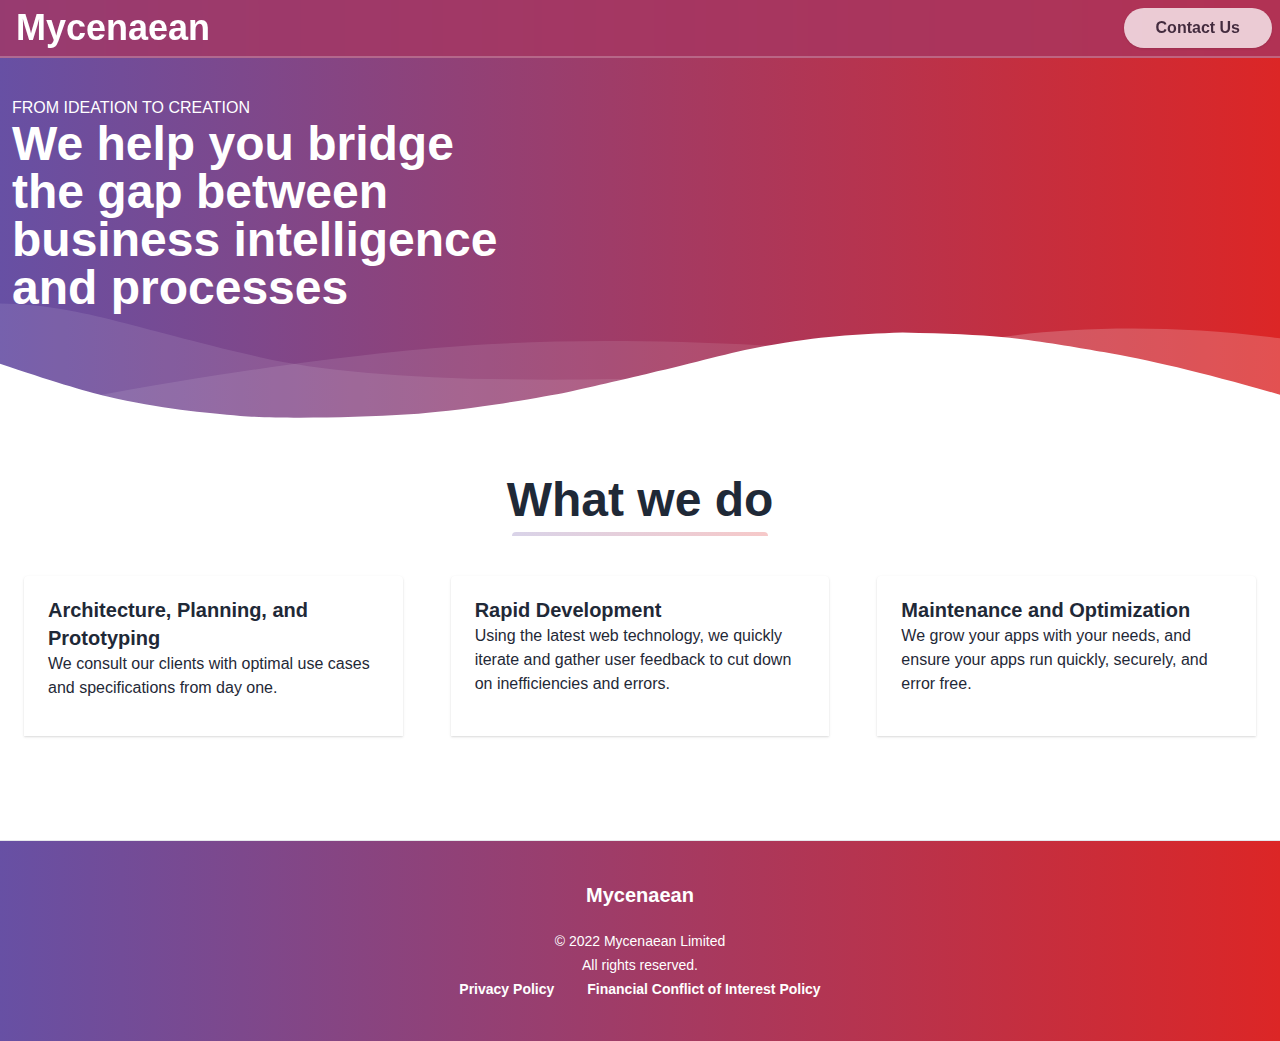
==== index.html @ 8c99e893 "static copy of pages" ====
<!DOCTYPE html>
<!-- saved from url=(0022)https://mycenaean.org/ -->
<html>
  <head>
    <meta http-equiv="Content-Type" content="text/html; charset=UTF-8" />
    <title>Mycenaean</title>

    <meta name="viewport" content="width=device-width, initial-scale=1.0" />
    <meta http-equiv="X-UA-Compatible" content="ie=edge" />
    <!-- prettier-ignore -->
    <meta name="csrf-param" content="authenticity_token">
    <meta
      name="csrf-token"
      content="QP-ki_IDhBn7Hfbo5XFpteLfqjdif5ln1MeCzpjzeUNfcpvmn6unHjDxdP5sJ_XhL-PhHbc4J8x04Bx9AmNcpA"
    />

    <link
      rel="stylesheet"
      media="all"
      href="./index_files/application-04024382391bb910584145d8113cf35ef376b55d125bb4516cebeb14ce788597.css"
    />
    <link
      rel="stylesheet"
      media="all"
      href="./index_files/application-1d2790d5.css"
    />
    <script src="./index_files/application-b06472ddcddd3c0cfaed.js"></script>
    <link href="./index_files/css" rel="stylesheet" />
    <style>
      .gradient {
        background: linear-gradient(90deg, #6750a4 0%, #dc2626 100%);
      }
    </style>
  </head>

  <!--Nav-->
  <body
    class="leading-normal tracking-normal text-white gradient bg-gray-100"
    style="font-family: &#39;Source Sans Pro&#39;, sans-serif"
  >
    <nav
      id="header"
      class="fixed w-full z-30 top-0 text-white backdrop-filter backdrop-blur-sm"
      style="background-color: #a53661c7"
    >
      <div
        class="w-full container mx-auto flex flex-wrap items-center justify-between"
      >
        <div class="pl-4 flex content-center justify-center">
          <a
            class="toggleColour text-white no-underline hover:no-underline font-bold text-2xl lg:text-4xl"
            href="https://mycenaean.org/"
          >
            Mycenaean
          </a>
        </div>
        <div
          class="flex items-end justify-center w-auto bg-transparent text-black"
          id="nav-content"
        >
          <a
            href="mailto:hello@mycenaean.com"
            id="navAction"
            class="hover:underline bg-white text-gray-800 font-bold rounded-full py-2 m-2 px-8 shadow opacity-75 focus:outline-none focus:shadow-outline transform transition hover:scale-105 duration-300 ease-in-out"
          >
            Contact Us
          </a>
        </div>
      </div>
      <hr class="border-b border-gray-100 opacity-25 my-0 py-0" />
    </nav>

    <div class="pt-20 lg:pt-24">
      <div
        class="container px-3 mx-auto flex flex-wrap flex-col md:flex-row items-center"
      >
        <!--Left Col-->
        <div
          class="flex flex-col w-full md:w-2/5 justify-center items-start text-center md:text-left"
        >
          <p class="uppercase tracking-loose w-full">
            From ideation to creation
          </p>
          <h1 class="mb-12 text-3xl lg:text-5xl font-bold leading-tight">
            We help you bridge the gap between business intelligence and
            processes
          </h1>
        </div>
      </div>
    </div>
    <div class="relative -mt-12 lg:-mt-24">
      <svg
        viewBox="0 0 1428 174"
        version="1.1"
        xmlns="http://www.w3.org/2000/svg"
        xmlns:xlink="http://www.w3.org/1999/xlink"
      >
        <g stroke="none" stroke-width="1" fill="none" fill-rule="evenodd">
          <g
            transform="translate(-2.000000, 44.000000)"
            fill="#FFFFFF"
            fill-rule="nonzero"
          >
            <path
              d="M0,0 C90.7283404,0.927527913 147.912752,27.187927 291.910178,59.9119003 C387.908462,81.7278826 543.605069,89.334785 759,82.7326078 C469.336065,156.254352 216.336065,153.6679 0,74.9732496"
              opacity="0.100000001"
            ></path>
            <path
              d="M100,104.708498 C277.413333,72.2345949 426.147877,52.5246657 546.203633,45.5787101 C666.259389,38.6327546 810.524845,41.7979068 979,55.0741668 C931.069965,56.122511 810.303266,74.8455141 616.699903,111.243176 C423.096539,147.640838 250.863238,145.462612 100,104.708498 Z"
              opacity="0.100000001"
            ></path>
            <path
              d="M1046,51.6521276 C1130.83045,29.328812 1279.08318,17.607883 1439,40.1656806 L1439,120 C1271.17211,77.9435312 1140.17211,55.1609071 1046,51.6521276 Z"
              id="Path-4"
              opacity="0.200000003"
            ></path>
          </g>
          <g
            transform="translate(-4.000000, 76.000000)"
            fill="#FFFFFF"
            fill-rule="nonzero"
          >
            <path
              d="M0.457,34.035 C57.086,53.198 98.208,65.809 123.822,71.865 C181.454,85.495 234.295,90.29 272.033,93.459 C311.355,96.759 396.635,95.801 461.025,91.663 C486.76,90.01 518.727,86.372 556.926,80.752 C595.747,74.596 622.372,70.008 636.799,66.991 C663.913,61.324 712.501,49.503 727.605,46.128 C780.47,34.317 818.839,22.532 856.324,15.904 C922.689,4.169 955.676,2.522 1011.185,0.432 C1060.705,1.477 1097.39,3.129 1121.236,5.387 C1161.703,9.219 1208.621,17.821 1235.4,22.304 C1285.855,30.748 1354.351,47.432 1440.886,72.354 L1441.191,104.352 L1.121,104.031 L0.457,34.035 Z"
            ></path>
          </g>
        </g>
      </svg>
    </div>
    <section class="bg-white border-b py-8">
      <div class="container mx-auto flex flex-wrap pt-4 pb-12">
        <h1
          class="w-full my-2 text-3xl lg:text-5xl font-bold leading-tight text-center text-gray-800"
        >
          What we do
        </h1>
        <div class="w-full mb-4">
          <div
            class="h-1 mx-auto gradient w-64 opacity-25 my-0 py-0 rounded-t"
          ></div>
        </div>
        <div class="w-full md:w-1/3 p-6 flex flex-col flex-grow flex-shrink">
          <div
            class="py-5 flex-1 bg-white rounded-t rounded-b-none overflow-hidden shadow"
          >
            <div class="w-full font-bold text-xl text-gray-800 px-6">
              Architecture, Planning, and Prototyping
            </div>
            <p class="text-gray-800 text-base px-6 mb-4">
              We consult our clients with optimal use cases and specifications
              from day one.
            </p>
          </div>
        </div>
        <div class="w-full md:w-1/3 p-6 flex flex-col flex-grow flex-shrink">
          <div
            class="py-5 flex-1 bg-white rounded-t rounded-b-none overflow-hidden shadow"
          >
            <div class="w-full font-bold text-xl text-gray-800 px-6">
              Rapid Development
            </div>
            <p class="text-gray-800 text-base px-6 mb-4">
              Using the latest web technology, we quickly iterate and gather
              user feedback to cut down on inefficiencies and errors.
            </p>
          </div>
        </div>
        <div class="w-full md:w-1/3 p-6 flex flex-col flex-grow flex-shrink">
          <div
            class="py-5 flex-1 bg-white rounded-t rounded-b-none overflow-hidden shadow"
          >
            <div class="w-full font-bold text-xl text-gray-800 px-6">
              Maintenance and Optimization
            </div>
            <p class="text-gray-800 text-base px-6 mb-4">
              We grow your apps with your needs, and ensure your apps run
              quickly, securely, and error free.
            </p>
          </div>
        </div>
      </div>
    </section>

    <footer class="mx-auto w-full max-w-container px-4 sm:px-6 lg:px-8">
      <div class="py-10">
        <h2 class="text-center text-xl font-bold">Mycenaean</h2>
        <p class="mt-5 text-center text-sm leading-6 text-slate-500">
          © 2022 Mycenaean Limited<br />
          All rights reserved.
        </p>
        <div
          class="flex items-center justify-center space-x-4 text-sm font-semibold leading-6 text-slate-700"
        >
          <a href="https://mycenaean.org/privacy.html">Privacy Policy</a>
          <div class="h-4 w-px bg-slate-500/20"></div>
          <a href="https://mycenaean.org/financial-conflict-of-interest.html"
            >Financial Conflict of Interest Policy</a
          >
        </div>
      </div>
    </footer>
  </body>
  <!--Footer-->
</html>
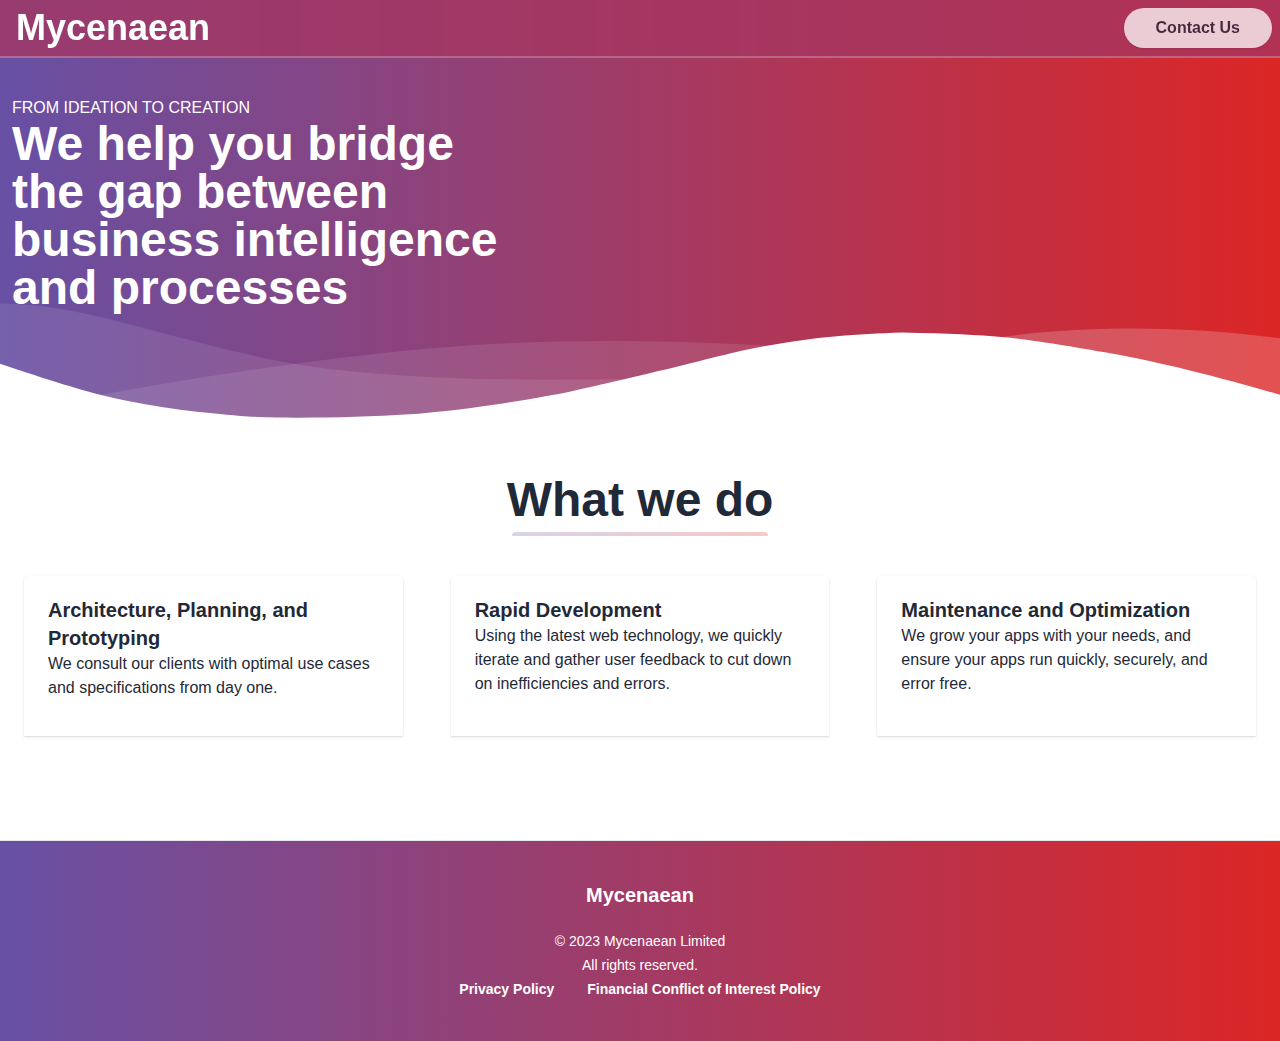
==== commit 570fa418: "update year" ====
--- a/index.html
+++ b/index.html
@@ -185,7 +185,7 @@
       <div class="py-10">
         <h2 class="text-center text-xl font-bold">Mycenaean</h2>
         <p class="mt-5 text-center text-sm leading-6 text-slate-500">
-          © 2022 Mycenaean Limited<br />
+          © 2023 Mycenaean Limited<br />
           All rights reserved.
         </p>
         <div
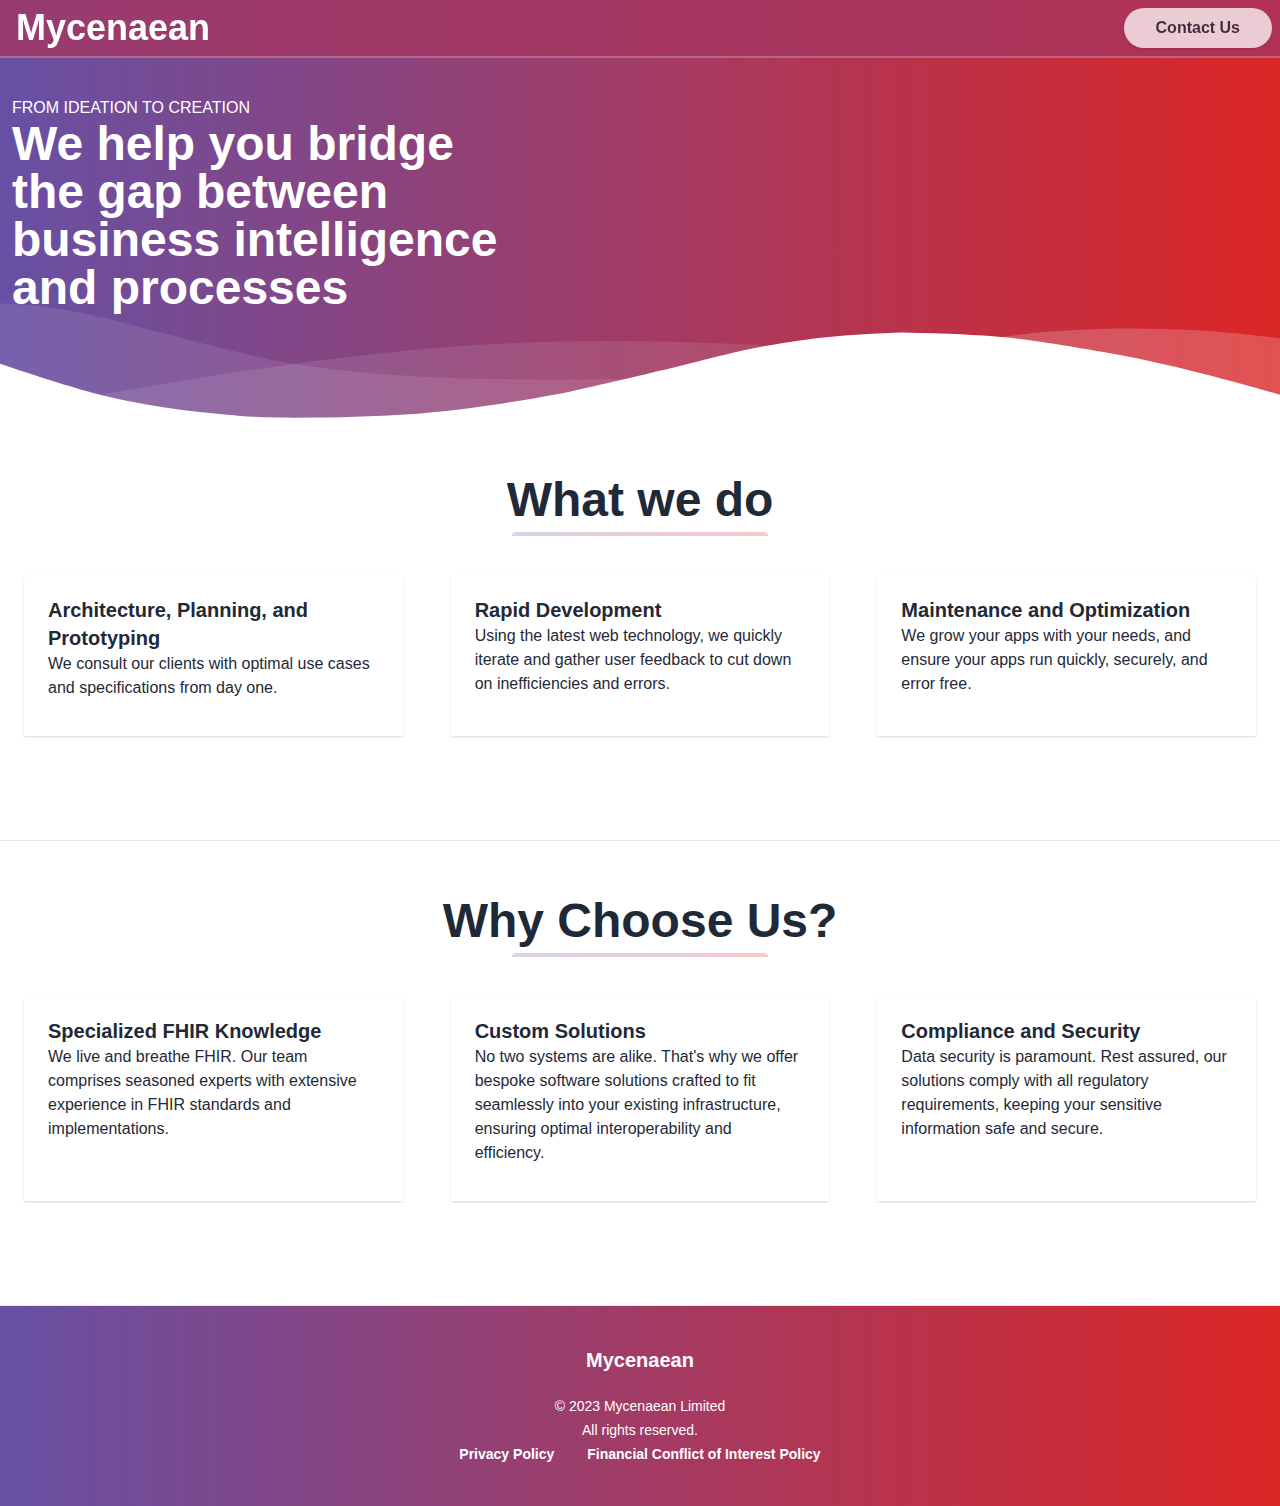
==== commit 0c534236: "add fhir expertise" ====
--- a/index.html
+++ b/index.html
@@ -180,6 +180,61 @@
         </div>
       </div>
     </section>
+    <section class="bg-white border-b py-8">
+      <div class="container mx-auto flex flex-wrap pt-4 pb-12">
+        <h1
+          class="w-full my-2 text-3xl lg:text-5xl font-bold leading-tight text-center text-gray-800"
+        >
+          Why Choose Us?
+        </h1>
+        <div class="w-full mb-4">
+          <div
+            class="h-1 mx-auto gradient w-64 opacity-25 my-0 py-0 rounded-t"
+          ></div>
+        </div>
+        <div class="w-full md:w-1/3 p-6 flex flex-col flex-grow flex-shrink">
+          <div
+            class="py-5 flex-1 bg-white rounded-t rounded-b-none overflow-hidden shadow"
+          >
+            <div class="w-full font-bold text-xl text-gray-800 px-6">
+              Specialized FHIR Knowledge
+            </div>
+            <p class="text-gray-800 text-base px-6 mb-4">
+              We live and breathe FHIR. Our team comprises seasoned experts with
+              extensive experience in FHIR standards and implementations.
+            </p>
+          </div>
+        </div>
+        <div class="w-full md:w-1/3 p-6 flex flex-col flex-grow flex-shrink">
+          <div
+            class="py-5 flex-1 bg-white rounded-t rounded-b-none overflow-hidden shadow"
+          >
+            <div class="w-full font-bold text-xl text-gray-800 px-6">
+              Custom Solutions
+            </div>
+            <p class="text-gray-800 text-base px-6 mb-4">
+              No two systems are alike. That's why we offer bespoke software
+              solutions crafted to fit seamlessly into your existing
+              infrastructure, ensuring optimal interoperability and efficiency.
+            </p>
+          </div>
+        </div>
+        <div class="w-full md:w-1/3 p-6 flex flex-col flex-grow flex-shrink">
+          <div
+            class="py-5 flex-1 bg-white rounded-t rounded-b-none overflow-hidden shadow"
+          >
+            <div class="w-full font-bold text-xl text-gray-800 px-6">
+              Compliance and Security
+            </div>
+            <p class="text-gray-800 text-base px-6 mb-4">
+              Data security is paramount. Rest assured, our solutions comply
+              with all regulatory requirements, keeping your sensitive
+              information safe and secure.
+            </p>
+          </div>
+        </div>
+      </div>
+    </section>
 
     <footer class="mx-auto w-full max-w-container px-4 sm:px-6 lg:px-8">
       <div class="py-10">
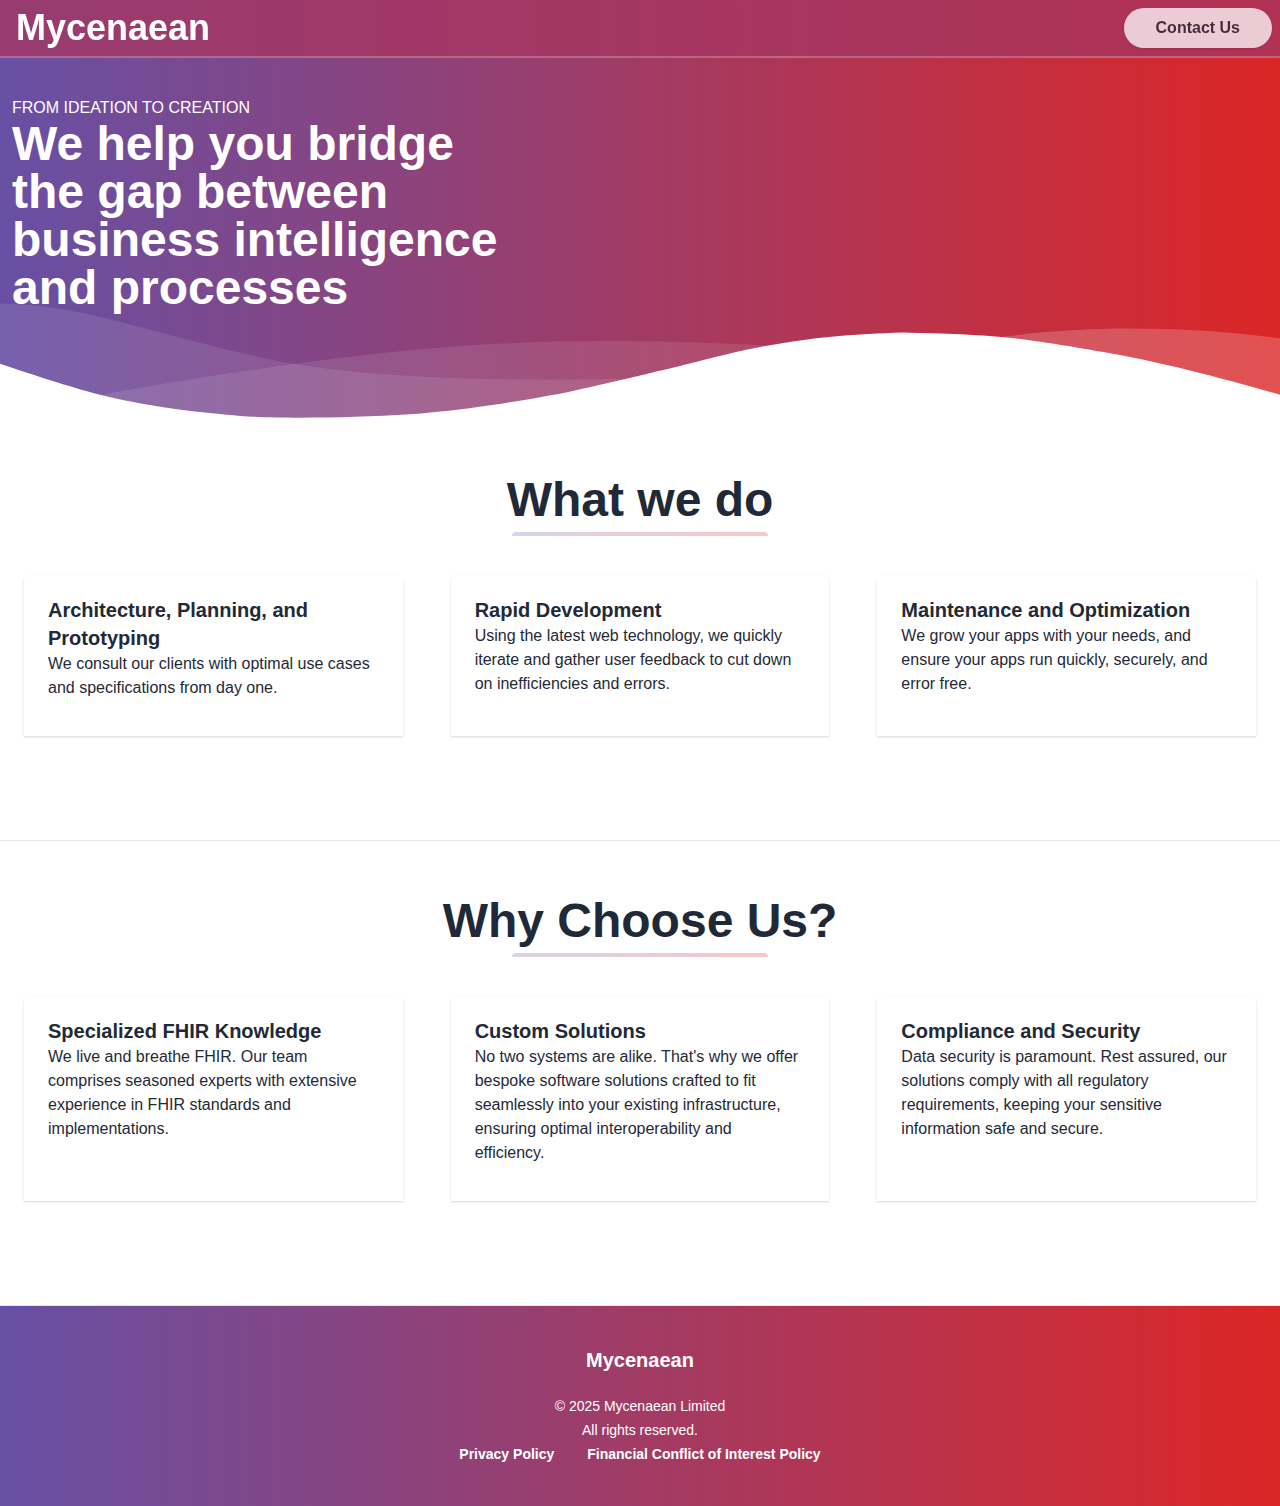
==== commit 297859d0: "Update Year" ====
--- a/index.html
+++ b/index.html
@@ -240,7 +240,7 @@
       <div class="py-10">
         <h2 class="text-center text-xl font-bold">Mycenaean</h2>
         <p class="mt-5 text-center text-sm leading-6 text-slate-500">
-          © 2023 Mycenaean Limited<br />
+          © 2025 Mycenaean Limited<br />
           All rights reserved.
         </p>
         <div
